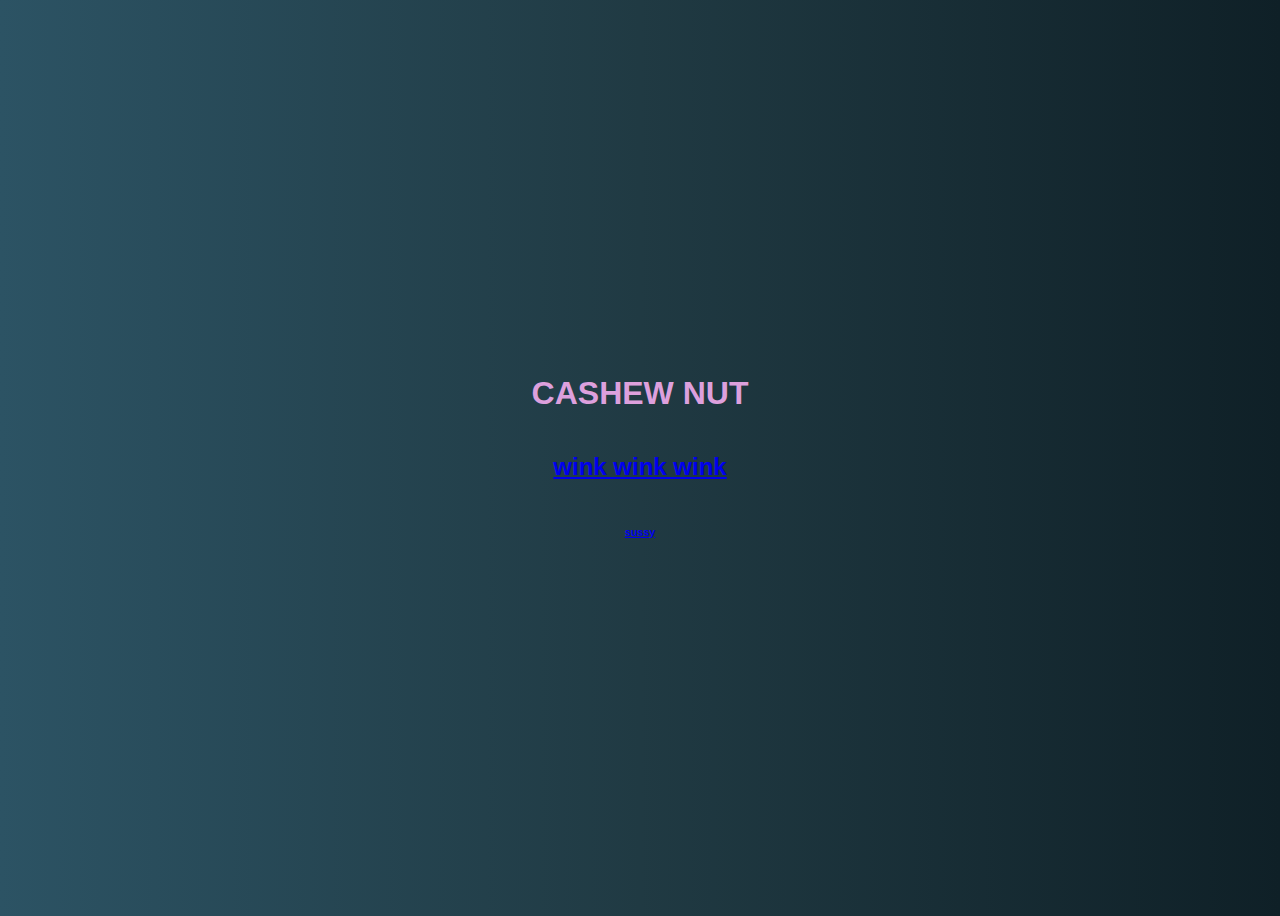
==== index.html @ ba67984d "added new link" ====
<!DOCTYPE html>
<html lang = "en">
    <head>
        <title>YEEEET</title>
        <link rel = "stylesheet" href = "styles.css">
    </head>
    <body>
        <h1>CASHEW NUT</h1>
        <h2><a href = "https://www.youtube.com/watch?v=DN0gAQQ7FAQ">wink wink wink</a> </h2>
    </body>
    <footer>
        <h6><a href = "https://www.youtube.com/watch?v=AIobdZ8OGso">sussy</a></h6>
    </footer>
</html>
---- styles.css ----
body{
    display: flex;
    justify-content: center;
    align-content: center;
    align-items: center;
    flex-direction: column;

    height: 100vh;
}

h1{
    color: plum;
    font-weight: bold;
}

footer{
    
}

html{
    font-family: 'Urbanist', sans-serif;
    background: #0F2027;  /* fallback for old browsers */
background: -webkit-linear-gradient(to right, #2C5364, #203A43, #0F2027);  /* Chrome 10-25, Safari 5.1-6 */
background: linear-gradient(to right, #2C5364, #203A43, #0F2027); /* W3C, IE 10+/ Edge, Firefox 16+, Chrome 26+, Opera 12+, Safari 7+ */

}
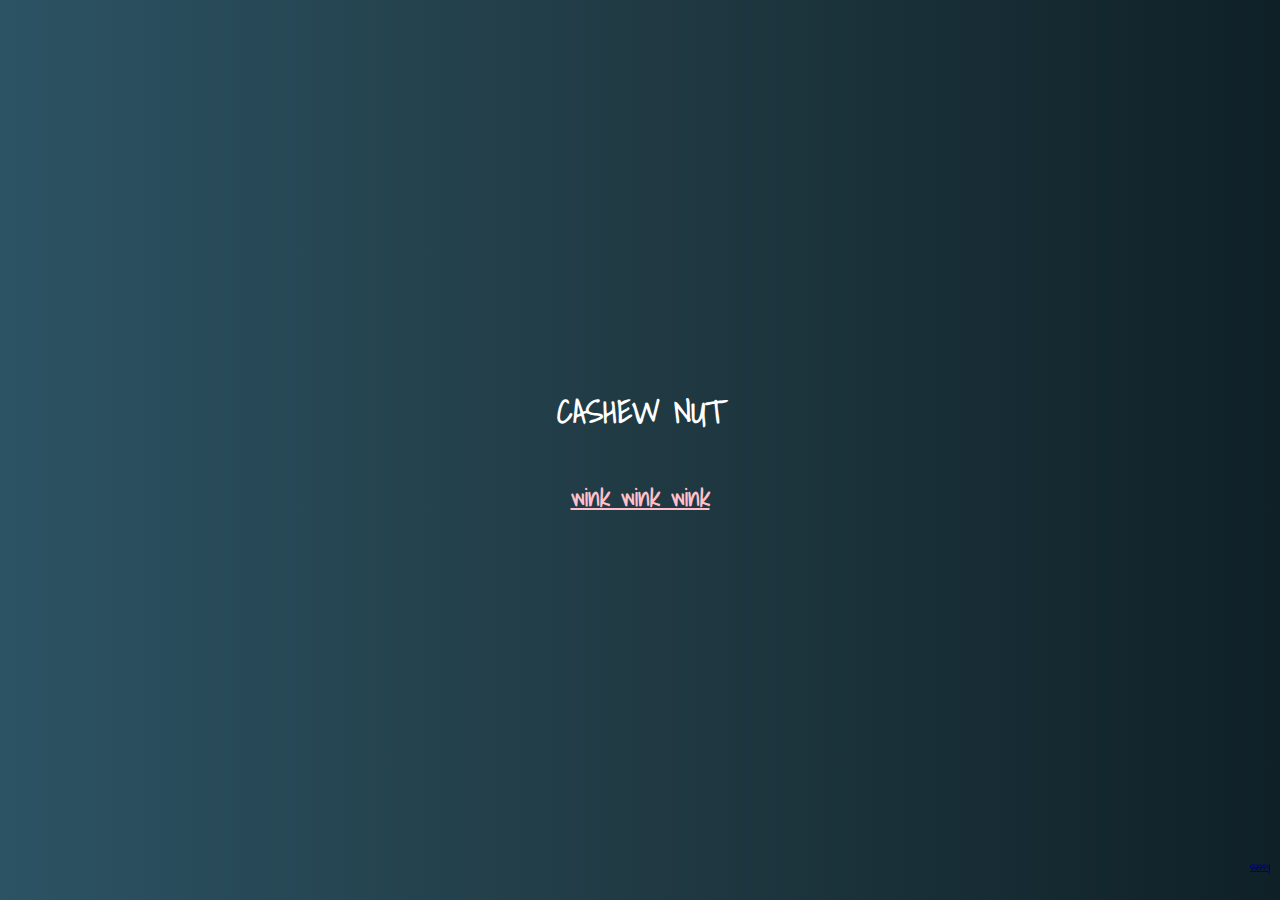
==== commit ecc75242: "changed fonts, colors, and link colors" ====
--- a/index.html
+++ b/index.html
@@ -3,12 +3,19 @@
     <head>
         <title>YEEEET</title>
         <link rel = "stylesheet" href = "styles.css">
+        <link rel="preconnect" href="https://fonts.googleapis.com">
+        <link rel="preconnect" href="https://fonts.gstatic.com" crossorigin>
+        <link href="https://fonts.googleapis.com/css2?family=Shadows+Into+Light&display=swap" rel="stylesheet"> 
     </head>
     <body>
         <h1>CASHEW NUT</h1>
         <h2><a href = "https://www.youtube.com/watch?v=DN0gAQQ7FAQ">wink wink wink</a> </h2>
+        <div class = "box">
+            <h6><a href = "https://www.youtube.com/watch?v=AIobdZ8OGso" class = "hidden">sussy</a></h6>
+
+        </div>
+
+
     </body>
-    <footer>
-        <h6><a href = "https://www.youtube.com/watch?v=AIobdZ8OGso">sussy</a></h6>
-    </footer>
+   
 </html>--- a/styles.css
+++ b/styles.css
@@ -1,3 +1,9 @@
+body, html{
+    margin: 0;
+    padding: 0;
+    box-sizing: border-box;
+ }
+
 body{
     display: flex;
     justify-content: center;
@@ -9,18 +15,36 @@
 }
 
 h1{
-    color: plum;
+    color: white;
     font-weight: bold;
 }
 
-footer{
-    
+.box {
+    position: fixed;
+    right: 10px; bottom: 0px;
+    width: 200px;
+    height:40px;
+    padding: 0px;
+}
+
+h6 {
+    position:absolute;
+    bottom:0;
+    right:0;
+}
+
+a:link, a:visited{
+    color:pink;
+}
+
+a.hidden:link, a.hidden:visited{
+    color: navy;
 }
 
 html{
-    font-family: 'Urbanist', sans-serif;
+    font-family: 'Shadows Into Light', cursive;
     background: #0F2027;  /* fallback for old browsers */
-background: -webkit-linear-gradient(to right, #2C5364, #203A43, #0F2027);  /* Chrome 10-25, Safari 5.1-6 */
-background: linear-gradient(to right, #2C5364, #203A43, #0F2027); /* W3C, IE 10+/ Edge, Firefox 16+, Chrome 26+, Opera 12+, Safari 7+ */
+    background: -webkit-linear-gradient(to right, #2C5364, #203A43, #0F2027);  /* Chrome 10-25, Safari 5.1-6 */
+    background: linear-gradient(to right, #2C5364, #203A43, #0F2027); /* W3C, IE 10+/ Edge, Firefox 16+, Chrome 26+, Opera 12+, Safari 7+ */
 
 }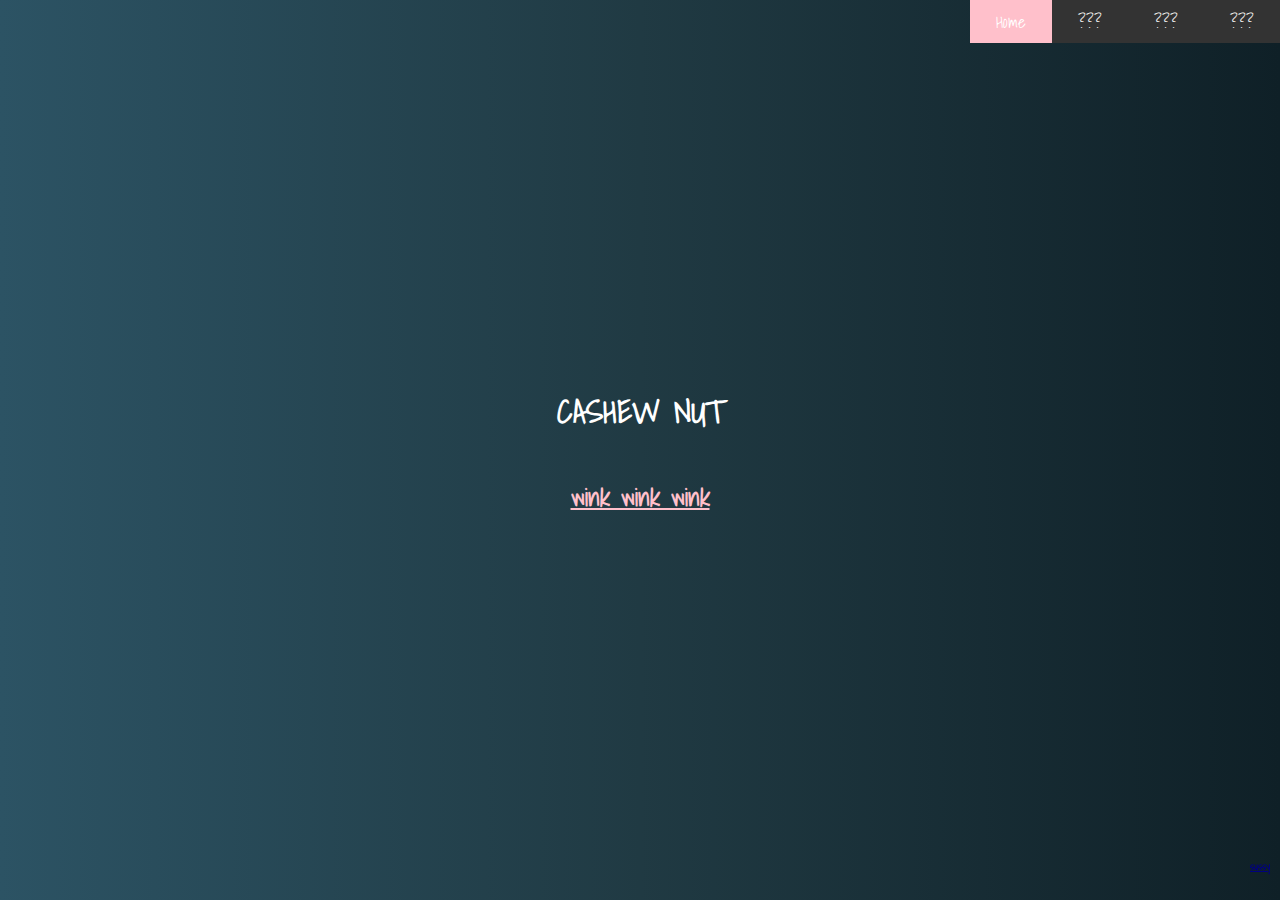
==== commit f6456c5a: "add menu" ====
--- a/index.html
+++ b/index.html
@@ -8,14 +8,17 @@
         <link href="https://fonts.googleapis.com/css2?family=Shadows+Into+Light&display=swap" rel="stylesheet"> 
     </head>
     <body>
-        <h1>CASHEW NUT</h1>
+        <div class="topnav">
+            <a class="active" href="#home">Home</a>
+            <a href="#temp1">???</a>
+            <a href="#temp2">???</a>
+            <a href="#temp3">???</a>
+        </div> 
+
+        <h1 class = "title">CASHEW NUT</h1>
         <h2><a href = "https://www.youtube.com/watch?v=DN0gAQQ7FAQ">wink wink wink</a> </h2>
         <div class = "box">
             <h6><a href = "https://www.youtube.com/watch?v=AIobdZ8OGso" class = "hidden">sussy</a></h6>
-
         </div>
-
-
     </body>
-   
 </html>--- a/styles.css
+++ b/styles.css
@@ -14,7 +14,7 @@
     height: 100vh;
 }
 
-h1{
+h1.title{
     color: white;
     font-weight: bold;
 }
@@ -41,6 +41,36 @@
     color: navy;
 }
 
+.topnav {
+    background-color: #333;
+    overflow: hidden;
+    position: fixed;
+    top: 0;
+    right: 0;
+  }
+  
+  /* Style the links inside the navigation bar */
+  .topnav a {
+    float: left;
+    color: #f2f2f2;
+    text-align: center;
+    padding: 8px 26px;
+    text-decoration: none;
+    font-size: 17px;
+  }
+  
+  /* Change the color of links on hover */
+  .topnav a:hover {
+    background-color: #ddd;
+    color: black;
+  }
+  
+  /* Add a color to the active/current link */
+  .topnav a.active {
+    background-color: pink;
+    color: white;
+  }
+
 html{
     font-family: 'Shadows Into Light', cursive;
     background: #0F2027;  /* fallback for old browsers */
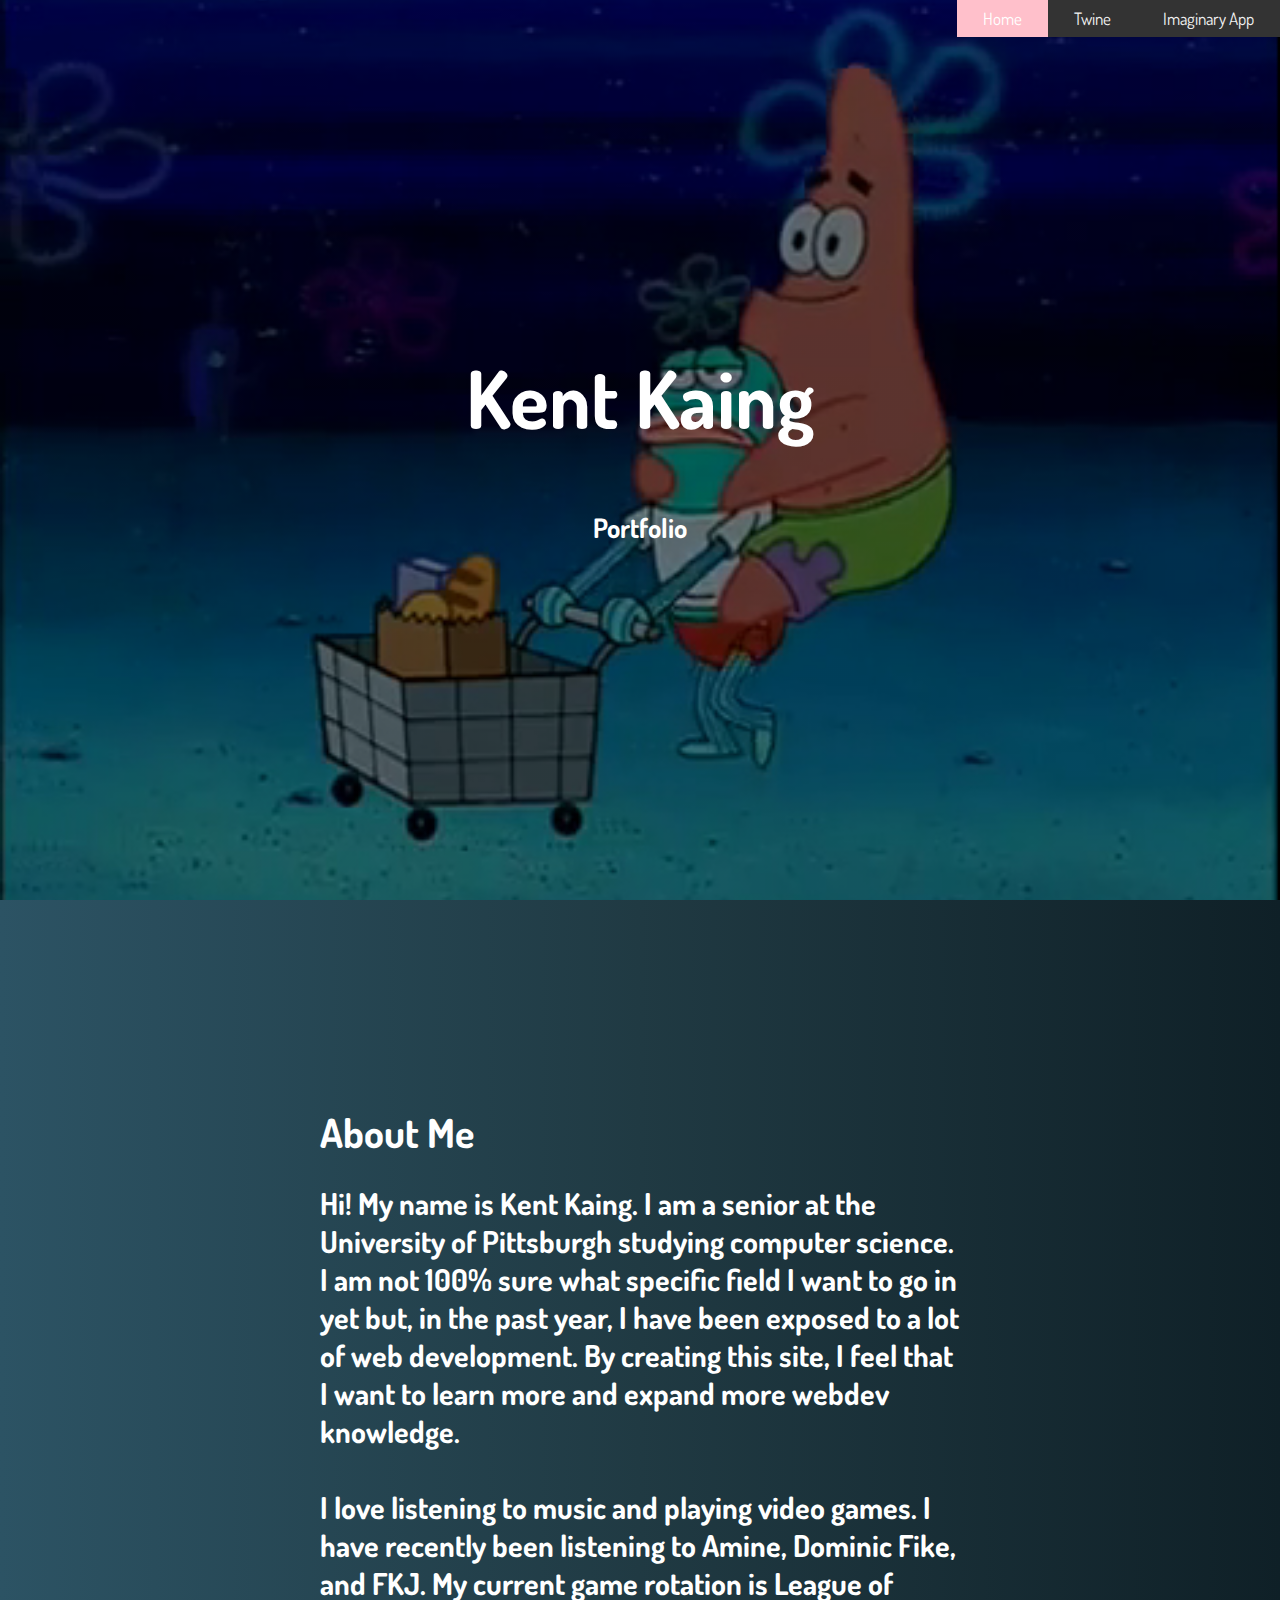
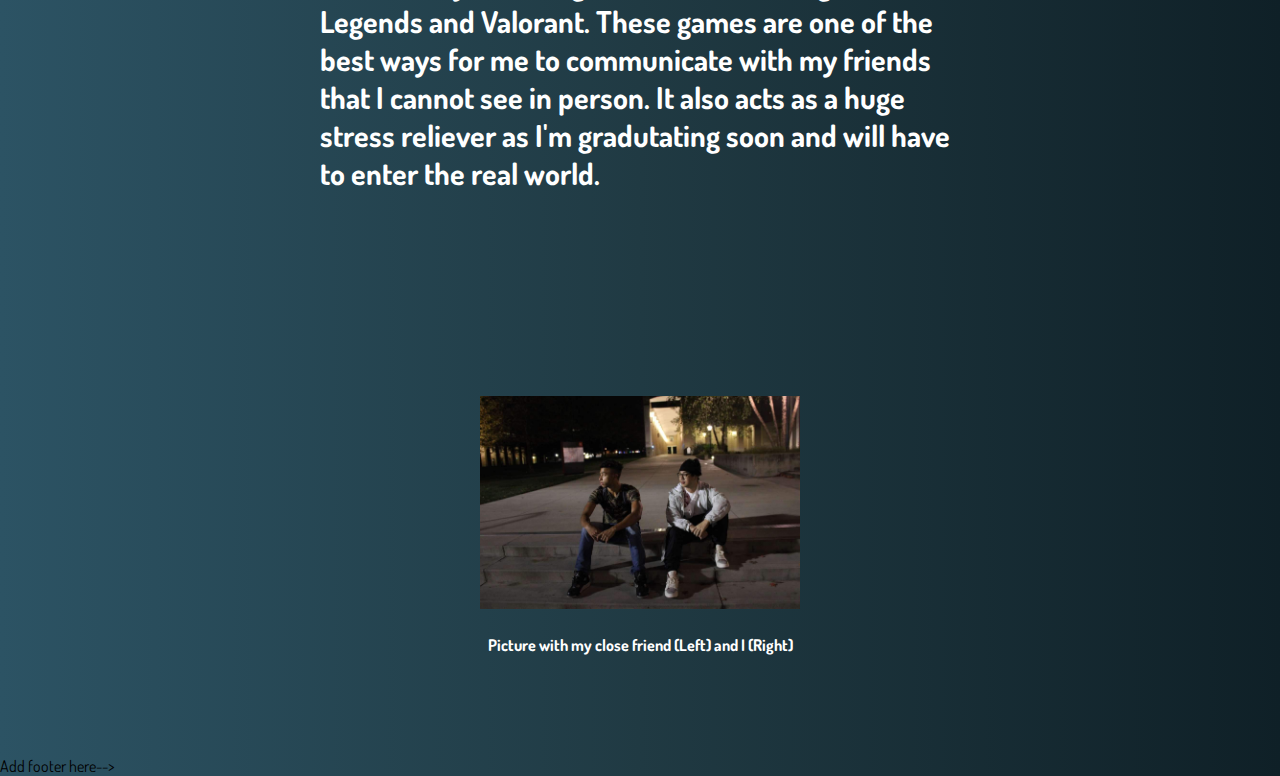
==== commit 3c52fe6c: "Add files via upload" ====
--- a/index.html
+++ b/index.html
@@ -1,24 +1,202 @@
 <!DOCTYPE html>
-<html lang = "en">
-    <head>
-        <title>YEEEET</title>
-        <link rel = "stylesheet" href = "styles.css">
-        <link rel="preconnect" href="https://fonts.googleapis.com">
-        <link rel="preconnect" href="https://fonts.gstatic.com" crossorigin>
-        <link href="https://fonts.googleapis.com/css2?family=Shadows+Into+Light&display=swap" rel="stylesheet"> 
-    </head>
-    <body>
-        <div class="topnav">
-            <a class="active" href="#home">Home</a>
-            <a href="#temp1">???</a>
-            <a href="#temp2">???</a>
-            <a href="#temp3">???</a>
-        </div> 
-
-        <h1 class = "title">CASHEW NUT</h1>
-        <h2><a href = "https://www.youtube.com/watch?v=DN0gAQQ7FAQ">wink wink wink</a> </h2>
-        <div class = "box">
-            <h6><a href = "https://www.youtube.com/watch?v=AIobdZ8OGso" class = "hidden">sussy</a></h6>
-        </div>
-    </body>
-</html>+<html lang="en">
+<head>
+<title>Portfolio</title>  
+<meta charset="UTF-8">
+<meta name="viewport" content="width=device-width, initial-scale=1">  
+<link rel="stylesheet" type="text/css" href="style.css">
+<link rel="preconnect" href="https://fonts.googleapis.com">
+<link rel="preconnect" href="https://fonts.gstatic.com" crossorigin>
+<link href="https://fonts.googleapis.com/css2?family=Dosis&display=swap" rel="stylesheet"> 
+</head>  
+    
+<body>
+<div class="hero-image">
+  <div class="hero-text">
+      <h1>Kent Kaing</h1>
+      <h2>Portfolio</h2>
+  </div>
+</div>
+
+<div class="topnav">
+  <a class="active" href="index.html">Home</a>
+  <a href="twine.html">Twine</a>
+  <a href="imagine.html">Imaginary App</a>
+
+</div> 
+    
+<br>
+<br>
+<br>
+<br>
+    
+    
+<div class="textblock" style="text-align: left"> 
+<h1>About Me</h1> 
+  <h2>Hi! My name is Kent Kaing. I am a senior at the University of Pittsburgh studying computer science. I am not 100% sure what specific field I want to go in yet but, in the past year, I have been exposed to a lot of web development. 
+    By creating this site, I feel that I want to learn more and expand more webdev knowledge.
+    <br>
+    <br>
+    I love listening to music and playing video games. I have recently been listening to Amine, Dominic Fike, and FKJ. 
+    My current game rotation is League of Legends and Valorant. These games are one of the best ways for me to communicate with my friends that I cannot see in person. It also acts as a huge stress reliever as 
+    I'm gradutating soon and will have to enter the real world. 
+
+  </div>
+<br>
+<br>
+<br>
+<br>
+    
+  
+
+    
+
+    
+<div style="text-align: center">
+    <img src="cringepic.jpeg" alt="Footer Picture" style="max-width:25%;max-height:25%;">
+    <h4>Picture with my close friend (Left) and I (Right)</h4>
+    </div>   
+<br>
+<br>
+<br>
+<br>
+    
+<!-->Add footer here-->
+    
+  </body>
+     </html>
+
+
+
+
+<!--Looking to add components? You've come to the right place. Copy and Paste Code Snippets   
+-------------------------------------------------------------------------------------------
+
+***Add Text Block***
+
+
+Instructions: Format textblock left, center, justify, right;
+    Format text: Italics:<em>Italics</em>; Bold:<b>Bold</b>; Link Website <a href="https://ex>HERE"</a>; Link Asset <a href=filename.pdf>HERE</a>; Line Breaks/Spaces: <br>; 
+
+Code:
+
+<div class="textblock" style="text-align: left"> 
+<h1>Header</h1> 
+  <h2>We recommend using our mobile-ready H1 and H2 text sizing. Lorem ipsum dolor sit amet, consectetur adipiscing elit, sed do eiusmod tempor incididunt ut labore et dolore magna aliqua. Ut enim ad minim veniam, quis nostrud exercitation ullamco laboris nisi ut aliquip ex ea commodo consequat. Duis aute irure dolor in reprehenderit in voluptate velit esse cillum dolore eu fugiat nulla pariatur. Excepteur sint occaecat cupidatat non proident, sunt in culpa qui officia deserunt mollit anim id est laborum.</h2>    
+  </div>
+<br>
+<br>
+<br>
+<br>
+    
+
+***Add Bulleted Points***
+
+<div class=bulleted-points>
+<ul>
+  <li>first</li>
+  <li>second</li>
+  <li>third</li>
+</ul>
+<div>
+<br>
+<br>
+<br>
+<br>
+
+
+***Add an Image*** 
+Instructions: Control image with height/width value. 
+
+*Centered Image (Any Size - adjust max width/height percentages)* 
+
+<div>
+    <img src="fuego.jpg" alt="describe the image HERE for accessibility purposes" class="center-image" style="max-width:30%; max-height:30%;">
+</div>
+<br>
+<br>
+<br>
+<br>
+
+
+*Full Width Image* 
+(Notice that images of 100% don't need .css class)
+
+<div>
+<img src="fuego.jpg" alt="describe the image HERE for accessibility purposes" style="width:100%;">
+</div>
+<br>
+<br>
+<br>
+<br>
+
+
+
+
+***Add a Photo Grid***
+
+<div class="row"> 
+  <div class="column">
+    <img src="pgrid1.jpg" alt="describe the image HERE for accessibility purposes">
+    <img src="pgrid2.jpg" alt="describe the image HERE for accessibility purposes">
+  </div>
+  <div class="column">
+    <img src="pgrid3.jpg" alt="describe the image HERE for accessibility purposes">
+    <img src="pgrid4.jpg" alt="describe the image HERE for accessibility purposes">
+  </div>
+  <div class="column">    
+    <img src="pgrid5.jpg" alt="describe the image HERE for accessibility purposes">
+    <img src="pgrid6.jpg" alt="describe the image HERE for accessibility purposes">
+  </div>
+</div>
+<br>
+<br>
+<br>
+<br>
+
+***Add a Parallax Window***
+
+
+***Add a Button Link***
+<a href="https://open-fuego.github.io/Open-Fuego-Coding-Tools/"><center><button>CLICK HERE</button></center></a>
+
+
+
+***Embed YouTube Video***
+
+<div style="text-align: center">
+<iframe width="560" height="315" src="https://www.youtube.com/embed/VIDEO ID" frameborder="0" allow="accelerometer; autoplay; clipboard-write; encrypted-media; gyroscope; picture-in-picture" allowfullscreen></iframe>
+<p>Describe your image HERE</p>
+</div>
+<br>
+<br>
+<br>
+<br>
+
+
+
+***Add a Copyright Footer***
+  <footer>
+    <div class="container">
+      <p>Copyright Your Name, Year.</p>
+      </div>
+  </footer>
+
+
+
+***Need something that's not here? Then you probably don't need it. But okay...go to w3 Schools***
+
+
+-->
+
+
+
+
+
+<!--Looking to publish this page in GitHub? Here are your next steps:
+
+Sign in to GitHub. Create  new repository. Name it. Click upload, and select/drag and drop all of you files... all of them, index.html. style.html, readme, and your image assets. Click "commit." Now go to your repository "settings." Scroll down to "GitHub Pages." Here you will change "source" from "none" to "master branch." This will publish your Open Fuego online. Find, copy your URL from this settings page...and now it's time to spread the fire! Open Fuego! Peace and love only, Stephen Quigley, University of Pittsburgh, 2020.
+-->
+
+
+
--- a/style.css
+++ b/style.css
@@ -0,0 +1,200 @@
+body, html {
+  height: 100%;
+  margin: 0;
+  font-family: 'Dosis', sans-serif;
+}
+
+.topnav {
+  background-color: #333;
+  overflow: hidden;
+  position: fixed;
+  top: 0;
+  right: 0;
+}
+
+/* Style the links inside the navigation bar */
+.topnav a {
+  float: left;
+  color: #f2f2f2;
+  text-align: center;
+  padding: 8px 26px;
+  text-decoration: none;
+  font-size: 17px;
+}
+
+/* Change the color of links on hover */
+.topnav a:hover {
+  background-color: #ddd;
+  color: black;
+}
+
+/* Add a color to the active/current link */
+.topnav a.active {
+  background-color: pink;
+  color: white;
+}
+
+.hero-image {
+  /* - HERO -
+This code controls your "hero image." You will need to change hero.jpg to match your asset*/
+  
+background-image: linear-gradient(rgba(0, 0, 0, 0.5), rgba(0, 0, 0, 0.5)), url("upI45pP.jpg");
+  height: 100%;
+  background-attachment: fixed;
+  background-position: center;
+  background-repeat: no-repeat;
+  background-size: cover;
+  position: relative;      
+}
+
+/* Places text in the middle of the image */
+
+.hero-text {
+  text-align: center;
+  position: absolute;
+  top: 50%;
+  left: 50%;
+  transform: translate(-50%, -50%);
+  color: white;
+  font-size: 250%;
+
+
+}
+
+.hero-text h2 {   /* This section adds the text stylings for your hero block */
+  display: block;
+    font-size: 0.67em;
+    margin-block-start: 2.33em;
+    margin-block-end: 2.33em;
+    margin-inline-start: 0px;
+    margin-inline-end: 0px;
+    font-weight: bold;
+}
+
+/*  - PARALLAX - 
+This code controls that cool parallax image and scrolling effect. Change the image "fuego.jpg" below to match your asset.*/
+/*You can always add more parllax assets on your web document, just follow the directions at the bottom of the index.html.*/
+.parallax-1 { 
+  background-image: url("fuego.jpg");
+
+  /* Set a specific height */
+  height: 500px; 
+
+  /* control the parallax scrolling effect */
+  background-attachment: fixed;
+  background-position: center;
+  background-repeat: no-repeat;
+  background-size: cover;
+}
+
+/*   This code stops the parallax image and scrolling effect for small screens--at the moment, Iphones just don't it.*/
+@media screen and (max-width: 768px) {
+	.parallax-1 {
+		background-attachment: inherit;
+	}
+}
+
+
+
+/* Preset Image Controls
+
+This section of css. helps organize images to position and center the image to scale nicely on all screens */
+
+.center-image {
+  display: block;
+  margin-left: auto;
+  margin-right: auto;
+  width: 50%;
+}
+
+
+/* -Preset Photo Grid -  
+
+The following .css is responsible for your photo grid .row, .column, .column img and @ media all work together to create your responsive image displays. Change the images on index.html. Remember, the images need to be in your project file folder */
+
+.row {
+  display: flex;
+  flex-wrap: wrap;
+  padding: 0 4px;
+    justify-content: center;
+}
+
+/* Create 3 equal columns that sit next to each other */
+.column {
+  flex: 25%;
+  max-width: 25%;
+  padding: 0 4px;
+}
+
+.column img {
+  margin-top: 8px;
+  vertical-align: middle;
+  width: 100%;
+}
+
+
+/* Responsive layout - makes grid a one column-layout instead of two or three columns */
+@media screen and (max-width: 800px) {
+  .column {
+    flex: 50%;
+    max-width: 50%;
+}
+}
+
+
+/* - Preset Text Block Controls- 
+this css. element centers text elements*/
+
+
+/* This css. section controls the paragraph chunks*/
+
+@media screen and (min-width: 800px) {
+.textblock {
+  margin: auto;
+  width: 50%;
+  padding: 100px;
+    font-size: 125%; 
+    color: white;
+}
+}
+    
+@media screen and (max-width: 800px) {
+  .textblock {
+    margin: auto;
+    padding: 20px;    
+  }
+}
+
+h4{
+  color: white;
+}
+
+html{
+   
+  background: #0F2027;  /* fallback for old browsers */
+  background: -webkit-linear-gradient(to right, #2C5364, #203A43, #0F2027);  /* Chrome 10-25, Safari 5.1-6 */
+  background: linear-gradient(to right, #2C5364, #203A43, #0F2027); /* W3C, IE 10+/ Edge, Firefox 16+, Chrome 26+, Opera 12+, Safari 7+ */
+
+}
+
+
+
+    
+    
+
+ 
+    
+    
+    
+
+
+
+
+
+    
+
+
+    
+
+
+
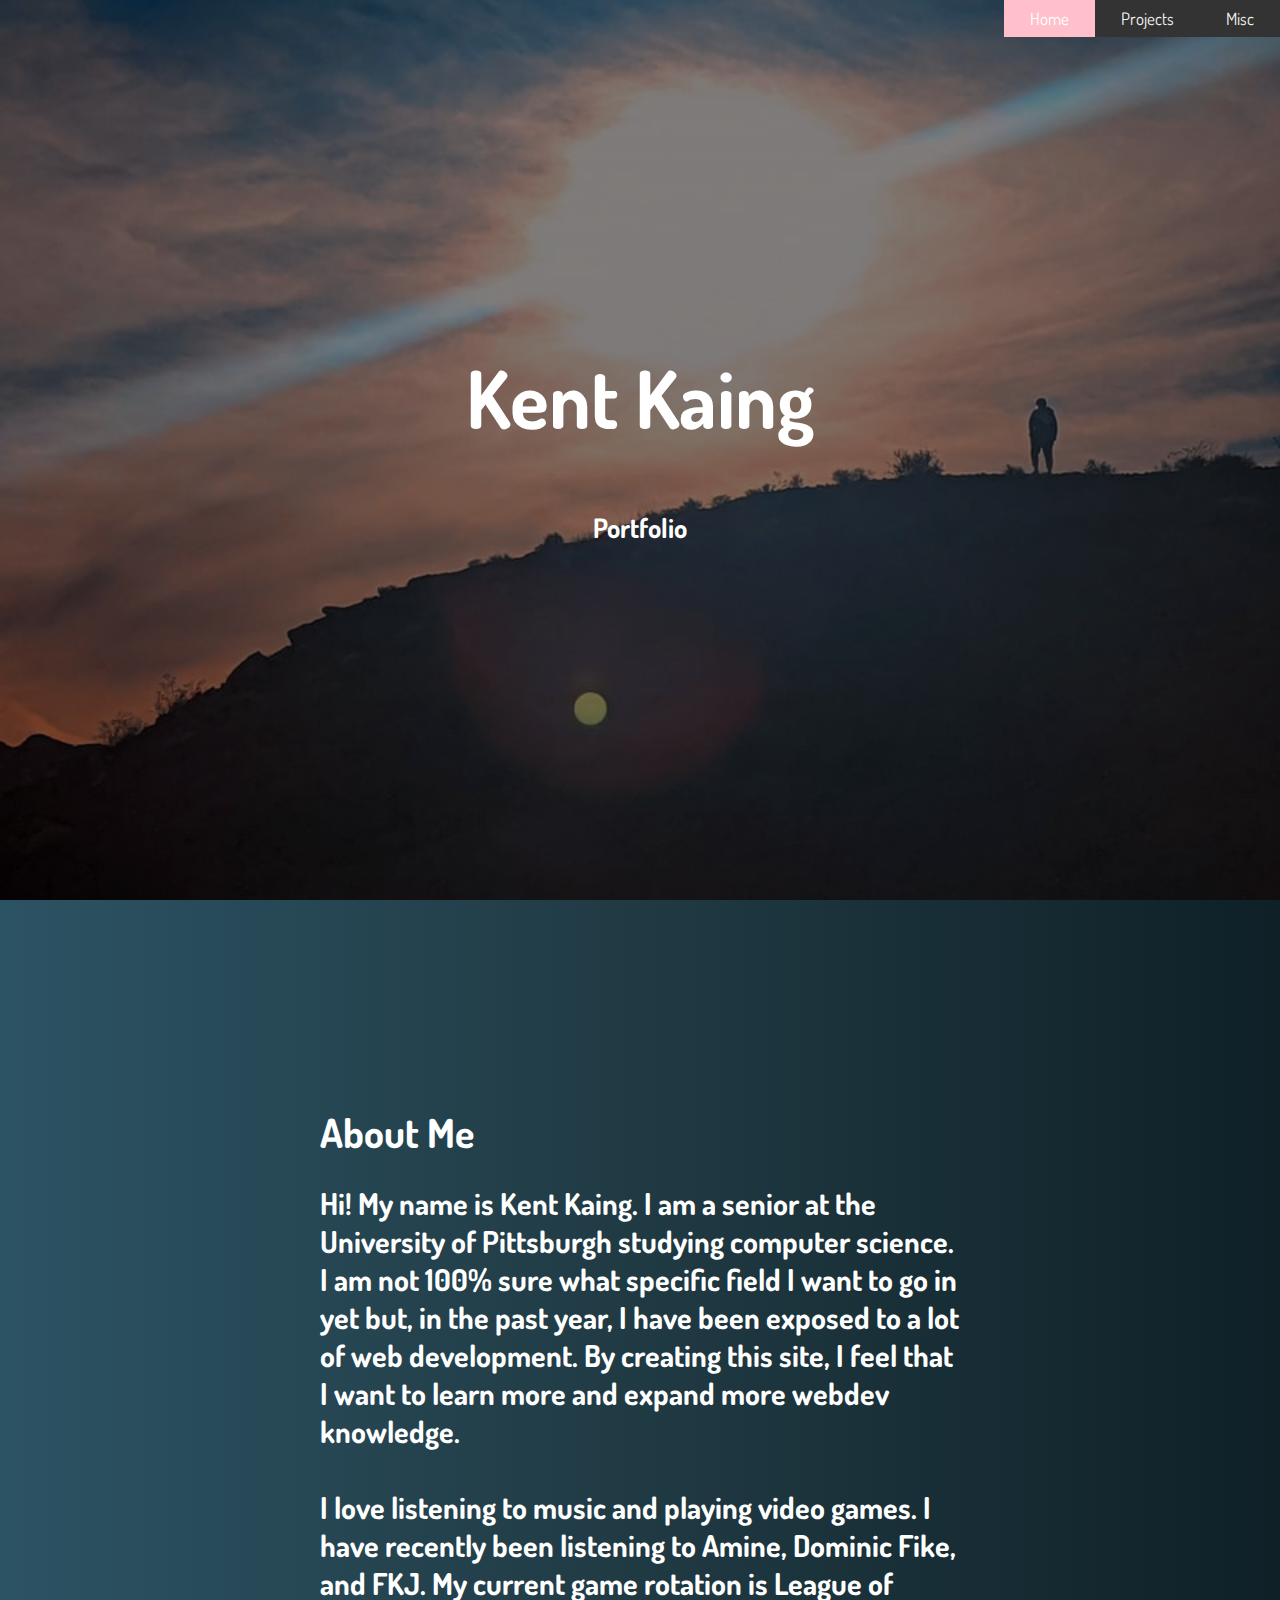
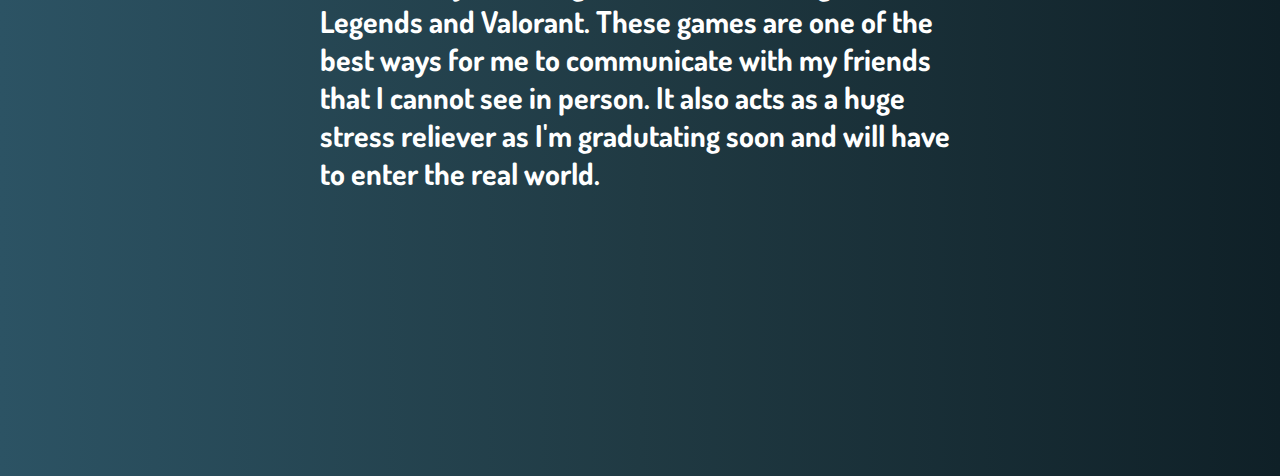
==== commit 1d476782: "updated pictures" ====
--- a/index.html
+++ b/index.html
@@ -11,8 +11,8 @@
 </head>  
     
 <body>
-<div class="hero-image">
-  <div class="hero-text">
+<div class="home-image">
+  <div class="home-text">
       <h1>Kent Kaing</h1>
       <h2>Portfolio</h2>
   </div>
@@ -20,8 +20,10 @@
 
 <div class="topnav">
   <a class="active" href="index.html">Home</a>
-  <a href="twine.html">Twine</a>
-  <a href="imagine.html">Imaginary App</a>
+  <a href="">Projects</a>
+  <a href="">Misc</a>
+  <!---<a href="twine.html">Twine</a>
+  <a href="imagine.html">Imaginary App</a>--->
 
 </div> 
     
@@ -52,151 +54,16 @@
     
 
     
-<div style="text-align: center">
-    <img src="cringepic.jpeg" alt="Footer Picture" style="max-width:25%;max-height:25%;">
-    <h4>Picture with my close friend (Left) and I (Right)</h4>
-    </div>   
+
 <br>
 <br>
 <br>
 <br>
     
-<!-->Add footer here-->
+
     
   </body>
      </html>
 
 
 
-
-<!--Looking to add components? You've come to the right place. Copy and Paste Code Snippets   
--------------------------------------------------------------------------------------------
-
-***Add Text Block***
-
-
-Instructions: Format textblock left, center, justify, right;
-    Format text: Italics:<em>Italics</em>; Bold:<b>Bold</b>; Link Website <a href="https://ex>HERE"</a>; Link Asset <a href=filename.pdf>HERE</a>; Line Breaks/Spaces: <br>; 
-
-Code:
-
-<div class="textblock" style="text-align: left"> 
-<h1>Header</h1> 
-  <h2>We recommend using our mobile-ready H1 and H2 text sizing. Lorem ipsum dolor sit amet, consectetur adipiscing elit, sed do eiusmod tempor incididunt ut labore et dolore magna aliqua. Ut enim ad minim veniam, quis nostrud exercitation ullamco laboris nisi ut aliquip ex ea commodo consequat. Duis aute irure dolor in reprehenderit in voluptate velit esse cillum dolore eu fugiat nulla pariatur. Excepteur sint occaecat cupidatat non proident, sunt in culpa qui officia deserunt mollit anim id est laborum.</h2>    
-  </div>
-<br>
-<br>
-<br>
-<br>
-    
-
-***Add Bulleted Points***
-
-<div class=bulleted-points>
-<ul>
-  <li>first</li>
-  <li>second</li>
-  <li>third</li>
-</ul>
-<div>
-<br>
-<br>
-<br>
-<br>
-
-
-***Add an Image*** 
-Instructions: Control image with height/width value. 
-
-*Centered Image (Any Size - adjust max width/height percentages)* 
-
-<div>
-    <img src="fuego.jpg" alt="describe the image HERE for accessibility purposes" class="center-image" style="max-width:30%; max-height:30%;">
-</div>
-<br>
-<br>
-<br>
-<br>
-
-
-*Full Width Image* 
-(Notice that images of 100% don't need .css class)
-
-<div>
-<img src="fuego.jpg" alt="describe the image HERE for accessibility purposes" style="width:100%;">
-</div>
-<br>
-<br>
-<br>
-<br>
-
-
-
-
-***Add a Photo Grid***
-
-<div class="row"> 
-  <div class="column">
-    <img src="pgrid1.jpg" alt="describe the image HERE for accessibility purposes">
-    <img src="pgrid2.jpg" alt="describe the image HERE for accessibility purposes">
-  </div>
-  <div class="column">
-    <img src="pgrid3.jpg" alt="describe the image HERE for accessibility purposes">
-    <img src="pgrid4.jpg" alt="describe the image HERE for accessibility purposes">
-  </div>
-  <div class="column">    
-    <img src="pgrid5.jpg" alt="describe the image HERE for accessibility purposes">
-    <img src="pgrid6.jpg" alt="describe the image HERE for accessibility purposes">
-  </div>
-</div>
-<br>
-<br>
-<br>
-<br>
-
-***Add a Parallax Window***
-
-
-***Add a Button Link***
-<a href="https://open-fuego.github.io/Open-Fuego-Coding-Tools/"><center><button>CLICK HERE</button></center></a>
-
-
-
-***Embed YouTube Video***
-
-<div style="text-align: center">
-<iframe width="560" height="315" src="https://www.youtube.com/embed/VIDEO ID" frameborder="0" allow="accelerometer; autoplay; clipboard-write; encrypted-media; gyroscope; picture-in-picture" allowfullscreen></iframe>
-<p>Describe your image HERE</p>
-</div>
-<br>
-<br>
-<br>
-<br>
-
-
-
-***Add a Copyright Footer***
-  <footer>
-    <div class="container">
-      <p>Copyright Your Name, Year.</p>
-      </div>
-  </footer>
-
-
-
-***Need something that's not here? Then you probably don't need it. But okay...go to w3 Schools***
-
-
--->
-
-
-
-
-
-<!--Looking to publish this page in GitHub? Here are your next steps:
-
-Sign in to GitHub. Create  new repository. Name it. Click upload, and select/drag and drop all of you files... all of them, index.html. style.html, readme, and your image assets. Click "commit." Now go to your repository "settings." Scroll down to "GitHub Pages." Here you will change "source" from "none" to "master branch." This will publish your Open Fuego online. Find, copy your URL from this settings page...and now it's time to spread the fire! Open Fuego! Peace and love only, Stephen Quigley, University of Pittsburgh, 2020.
--->
-
-
-
--- a/style.css
+++ b/style.css
@@ -34,11 +34,8 @@
   color: white;
 }
 
-.hero-image {
-  /* - HERO -
-This code controls your "hero image." You will need to change hero.jpg to match your asset*/
-  
-background-image: linear-gradient(rgba(0, 0, 0, 0.5), rgba(0, 0, 0, 0.5)), url("upI45pP.jpg");
+.home-image {  
+  background-image: linear-gradient(rgba(0, 0, 0, 0.5), rgba(0, 0, 0, 0.5)), url("sun hike.jpg");
   height: 100%;
   background-attachment: fixed;
   background-position: center;
@@ -49,7 +46,7 @@
 
 /* Places text in the middle of the image */
 
-.hero-text {
+.home-text {
   text-align: center;
   position: absolute;
   top: 50%;
@@ -61,7 +58,7 @@
 
 }
 
-.hero-text h2 {   /* This section adds the text stylings for your hero block */
+.home-text h2 {   /* This section adds the text stylings for home block */
   display: block;
     font-size: 0.67em;
     margin-block-start: 2.33em;
@@ -72,8 +69,7 @@
 }
 
 /*  - PARALLAX - 
-This code controls that cool parallax image and scrolling effect. Change the image "fuego.jpg" below to match your asset.*/
-/*You can always add more parllax assets on your web document, just follow the directions at the bottom of the index.html.*/
+This code controls that cool parallax image and scrolling effect*/
 .parallax-1 { 
   background-image: url("fuego.jpg");
 
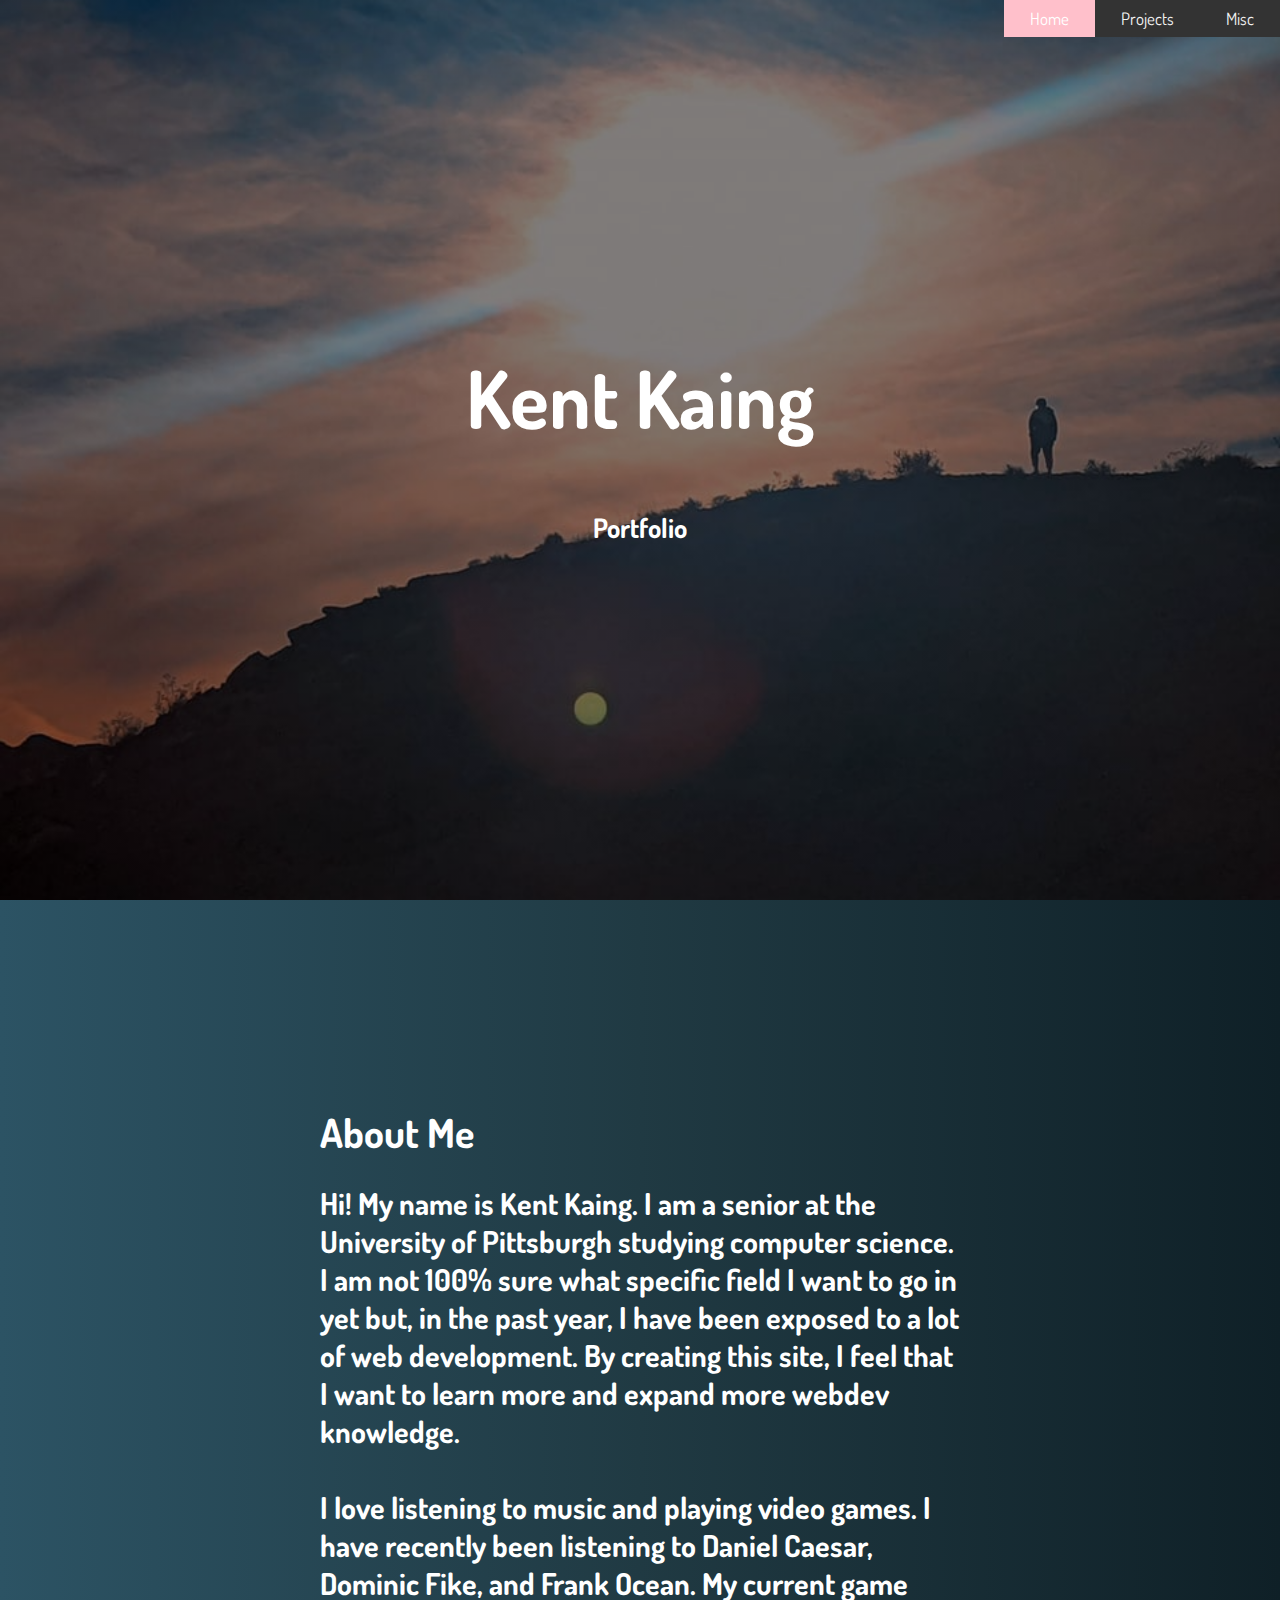
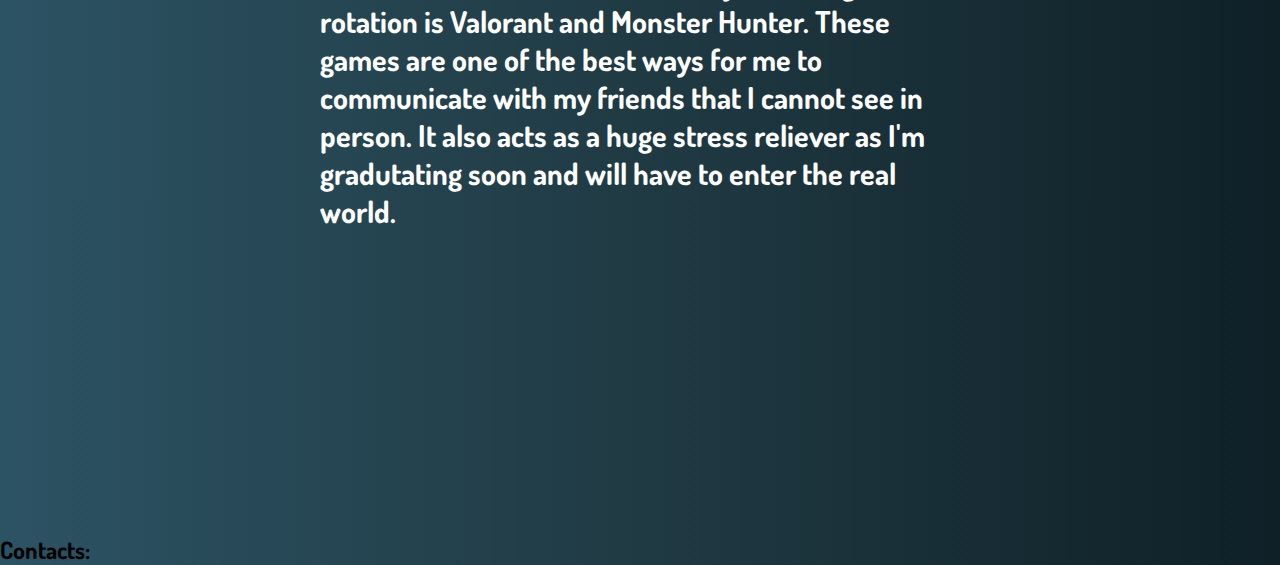
==== commit f14b3fbe: "started misc page" ====
--- a/index.html
+++ b/index.html
@@ -21,7 +21,7 @@
 <div class="topnav">
   <a class="active" href="index.html">Home</a>
   <a href="">Projects</a>
-  <a href="">Misc</a>
+  <a href="misc.html">Misc</a>
   <!---<a href="twine.html">Twine</a>
   <a href="imagine.html">Imaginary App</a>--->
 
@@ -39,9 +39,9 @@
     By creating this site, I feel that I want to learn more and expand more webdev knowledge.
     <br>
     <br>
-    I love listening to music and playing video games. I have recently been listening to Amine, Dominic Fike, and FKJ. 
-    My current game rotation is League of Legends and Valorant. These games are one of the best ways for me to communicate with my friends that I cannot see in person. It also acts as a huge stress reliever as 
-    I'm gradutating soon and will have to enter the real world. 
+    I love listening to music and playing video games. I have recently been listening to Daniel Caesar, Dominic Fike, and Frank Ocean. 
+    My current game rotation is Valorant and Monster Hunter. These games are one of the best ways for me to communicate with my friends that I cannot see in person. It also acts as a huge stress reliever as 
+    I'm gradutating soon and will have to enter the real world.  
 
   </div>
 <br>
@@ -63,6 +63,9 @@
 
     
   </body>
+  <footer>
+    <h2>Contacts: </h2>
+  </footer>
      </html>
 
 
--- a/style.css
+++ b/style.css
@@ -71,7 +71,7 @@
 /*  - PARALLAX - 
 This code controls that cool parallax image and scrolling effect*/
 .parallax-1 { 
-  background-image: url("fuego.jpg");
+  background-image: url("sun hike.jpg");
 
   /* Set a specific height */
   height: 500px; 
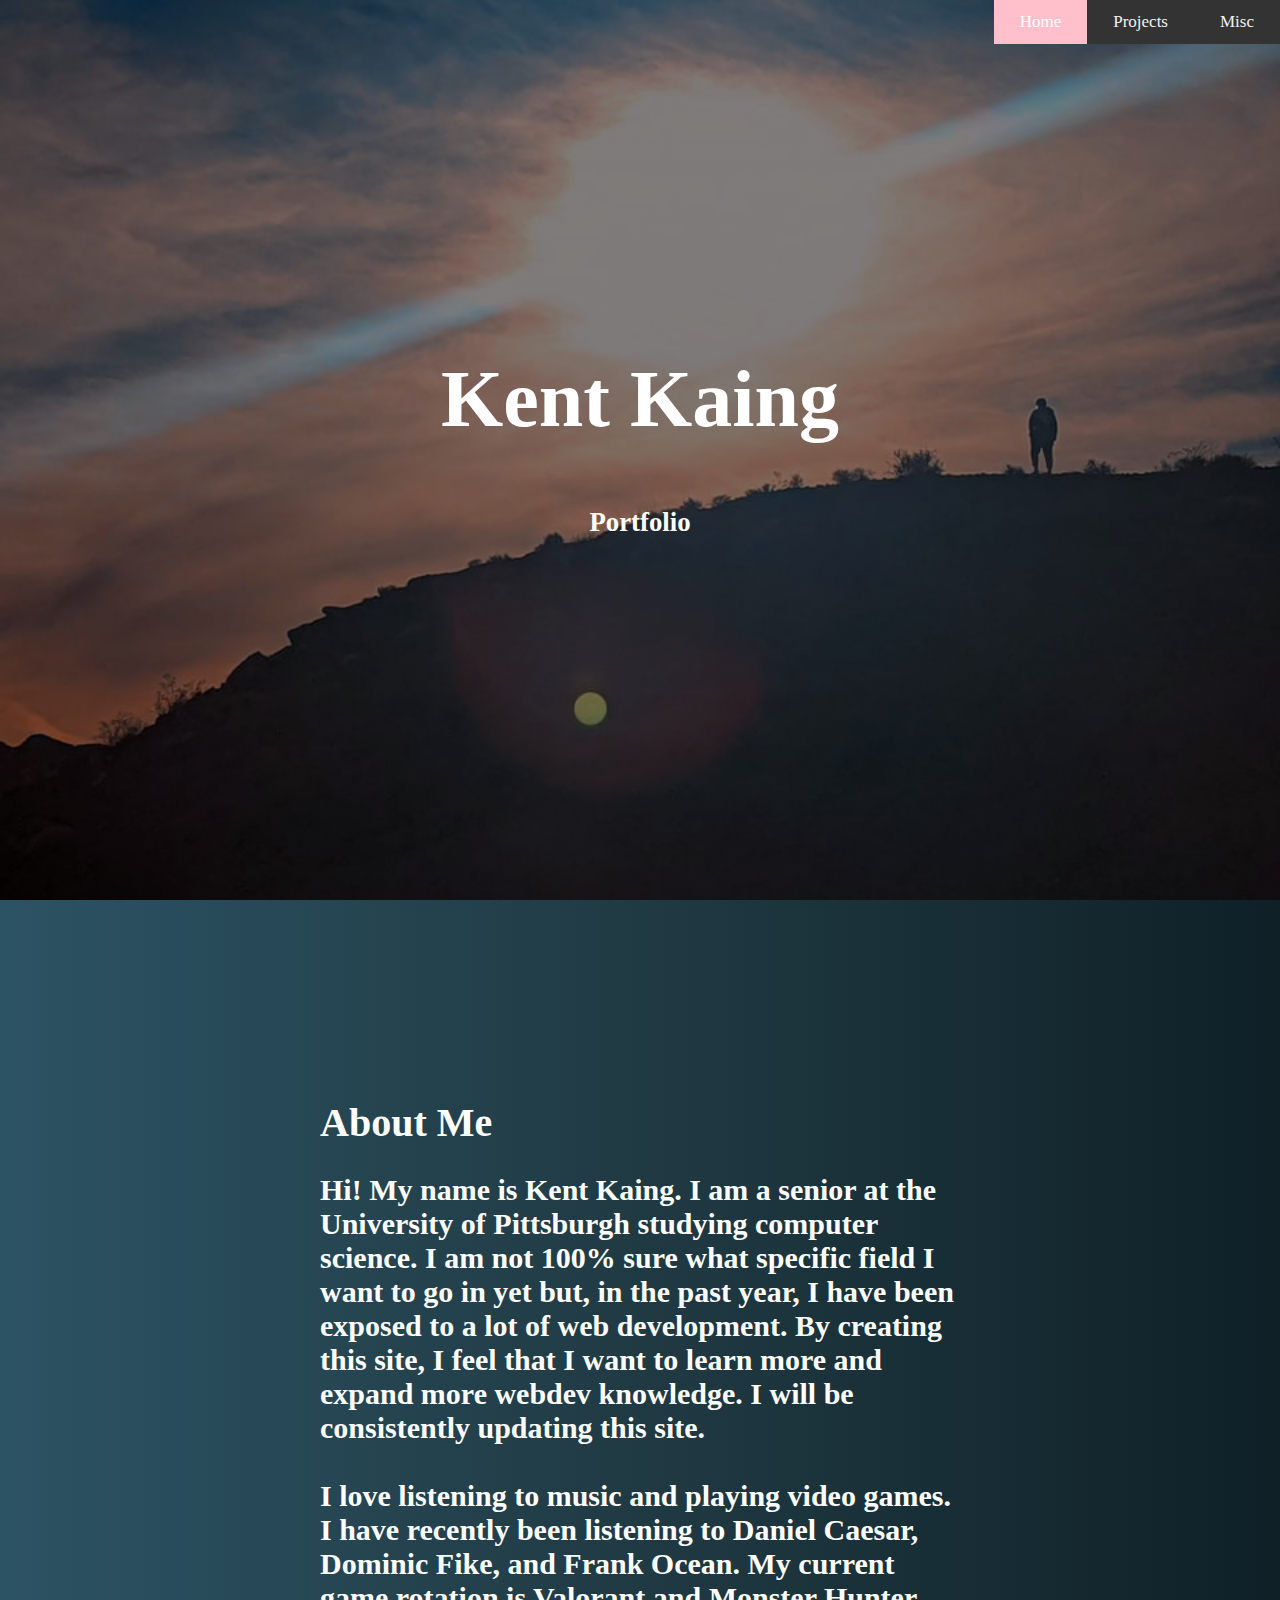
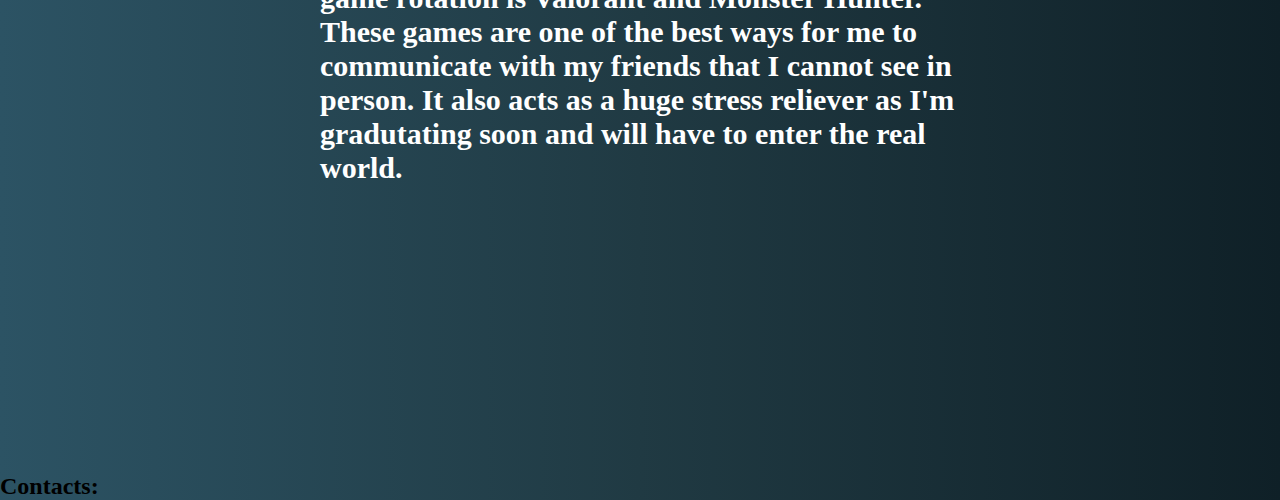
==== commit 1708d60d: "rough outline of projects" ====
--- a/index.html
+++ b/index.html
@@ -1,7 +1,7 @@
 <!DOCTYPE html>
 <html lang="en">
 <head>
-<title>Portfolio</title>  
+<title>Home</title>  
 <meta charset="UTF-8">
 <meta name="viewport" content="width=device-width, initial-scale=1">  
 <link rel="stylesheet" type="text/css" href="style.css">
@@ -20,7 +20,7 @@
 
 <div class="topnav">
   <a class="active" href="index.html">Home</a>
-  <a href="">Projects</a>
+  <a href="projects.html">Projects</a>
   <a href="misc.html">Misc</a>
   <!---<a href="twine.html">Twine</a>
   <a href="imagine.html">Imaginary App</a>--->
@@ -36,7 +36,7 @@
 <div class="textblock" style="text-align: left"> 
 <h1>About Me</h1> 
   <h2>Hi! My name is Kent Kaing. I am a senior at the University of Pittsburgh studying computer science. I am not 100% sure what specific field I want to go in yet but, in the past year, I have been exposed to a lot of web development. 
-    By creating this site, I feel that I want to learn more and expand more webdev knowledge.
+    By creating this site, I feel that I want to learn more and expand more webdev knowledge. I will be consistently updating this site.
     <br>
     <br>
     I love listening to music and playing video games. I have recently been listening to Daniel Caesar, Dominic Fike, and Frank Ocean. 
--- a/style.css
+++ b/style.css
@@ -1,7 +1,7 @@
 body, html {
   height: 100%;
   margin: 0;
-  font-family: 'Dosis', sans-serif;
+  font-family: 'Roboto Condensed';
 }
 
 .topnav {
@@ -17,7 +17,7 @@
   float: left;
   color: #f2f2f2;
   text-align: center;
-  padding: 8px 26px;
+  padding: 12px 26px;
   text-decoration: none;
   font-size: 17px;
 }
@@ -26,6 +26,21 @@
 .topnav a:hover {
   background-color: #ddd;
   color: black;
+}
+
+.topnav::after{
+  content: '';
+  position: absolute;
+  width: 0px;
+  height: 5px;
+  left: 50%;
+  bottom:0;
+  background-color: white;
+  transition: all ease-in-out .2s;
+}
+.topnav:hover::after{
+  width: 100%;
+  left: 0;
 }
 
 /* Add a color to the active/current link */
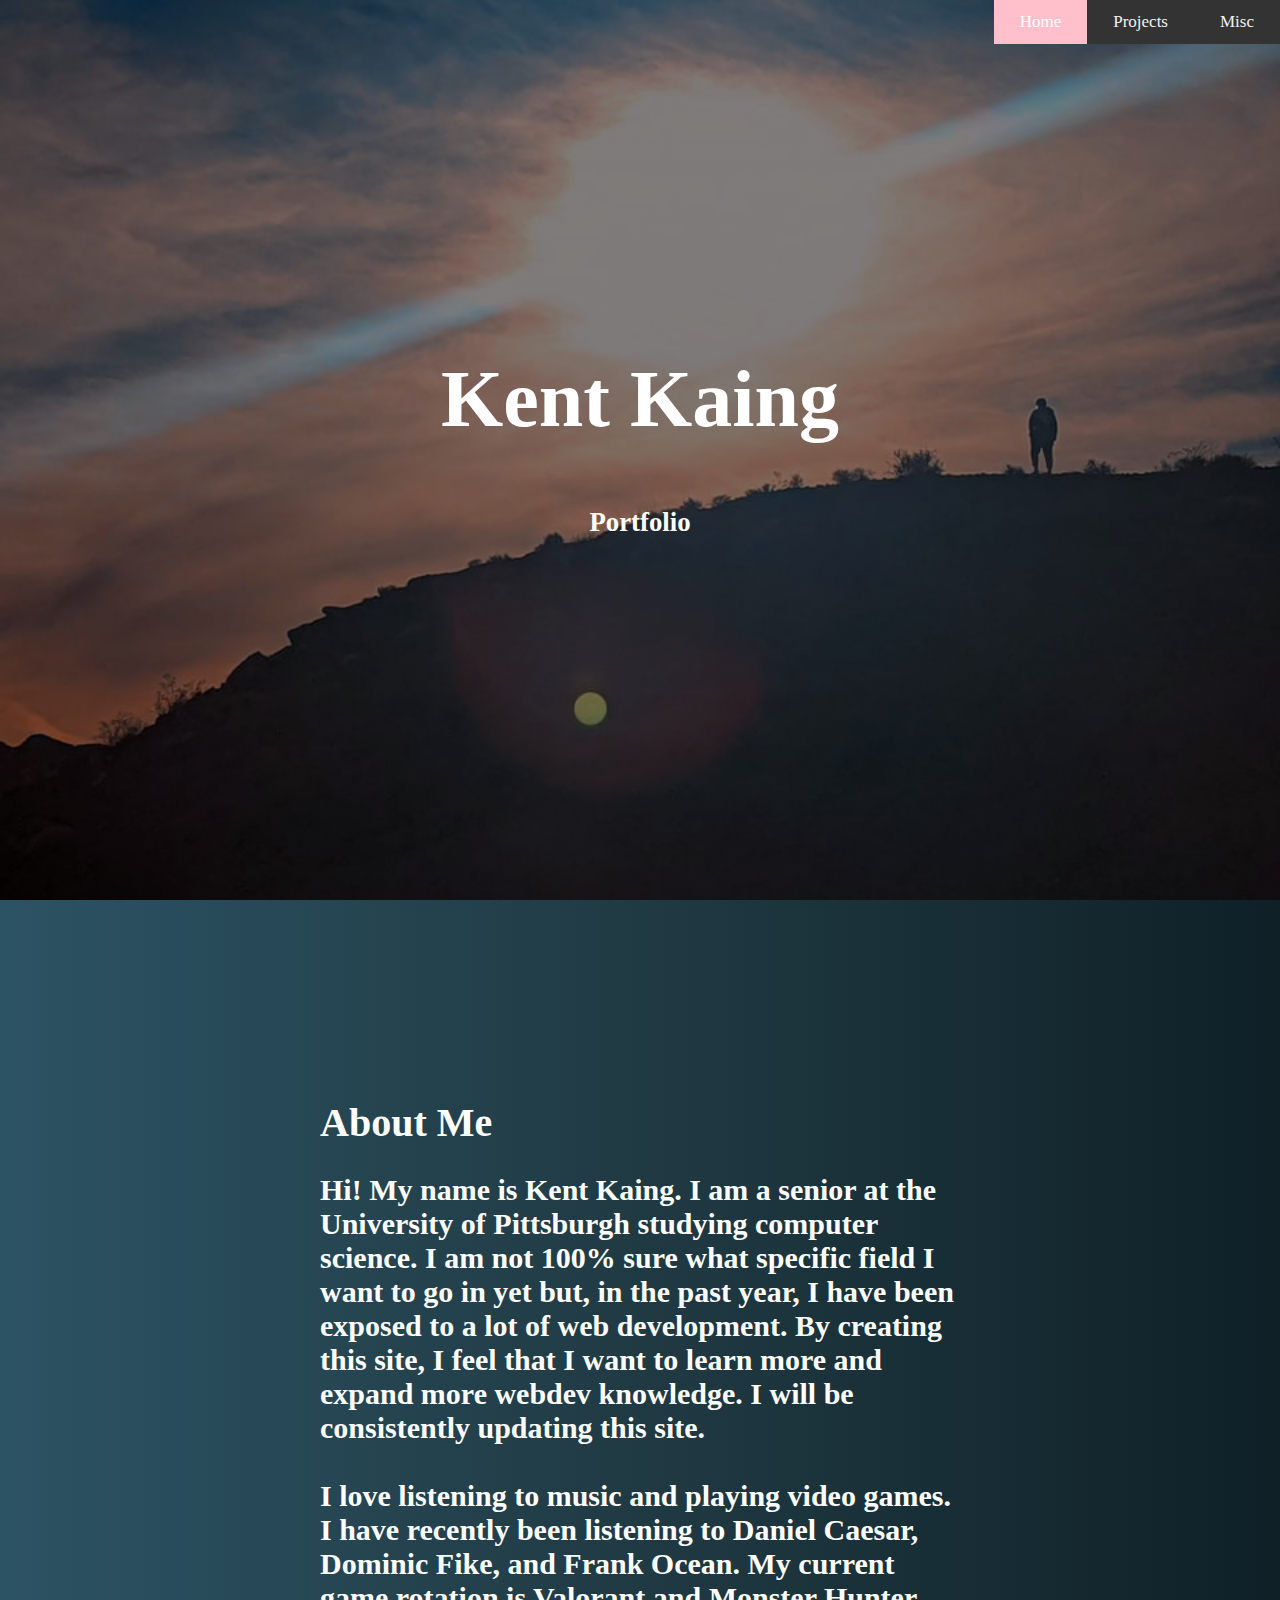
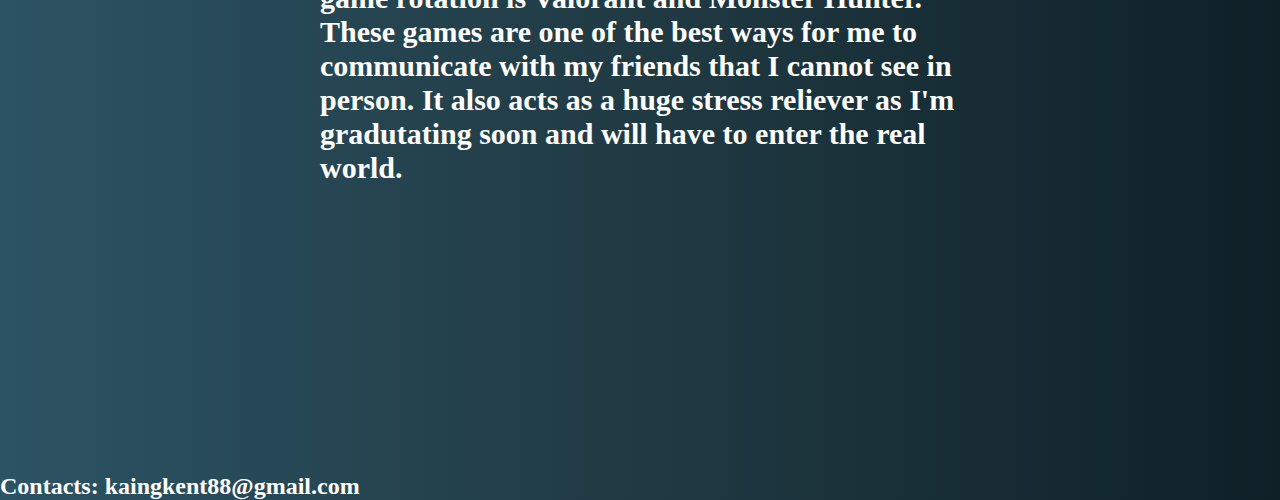
==== commit 5b7fea39: "footer" ====
--- a/index.html
+++ b/index.html
@@ -64,7 +64,8 @@
     
   </body>
   <footer>
-    <h2>Contacts: </h2>
+    <h2>Contacts: kaingkent88@gmail.com 
+    </h2>
   </footer>
      </html>
 
--- a/style.css
+++ b/style.css
@@ -180,6 +180,10 @@
   color: white;
 }
 
+footer{
+  color:white;
+}
+
 html{
    
   background: #0F2027;  /* fallback for old browsers */
